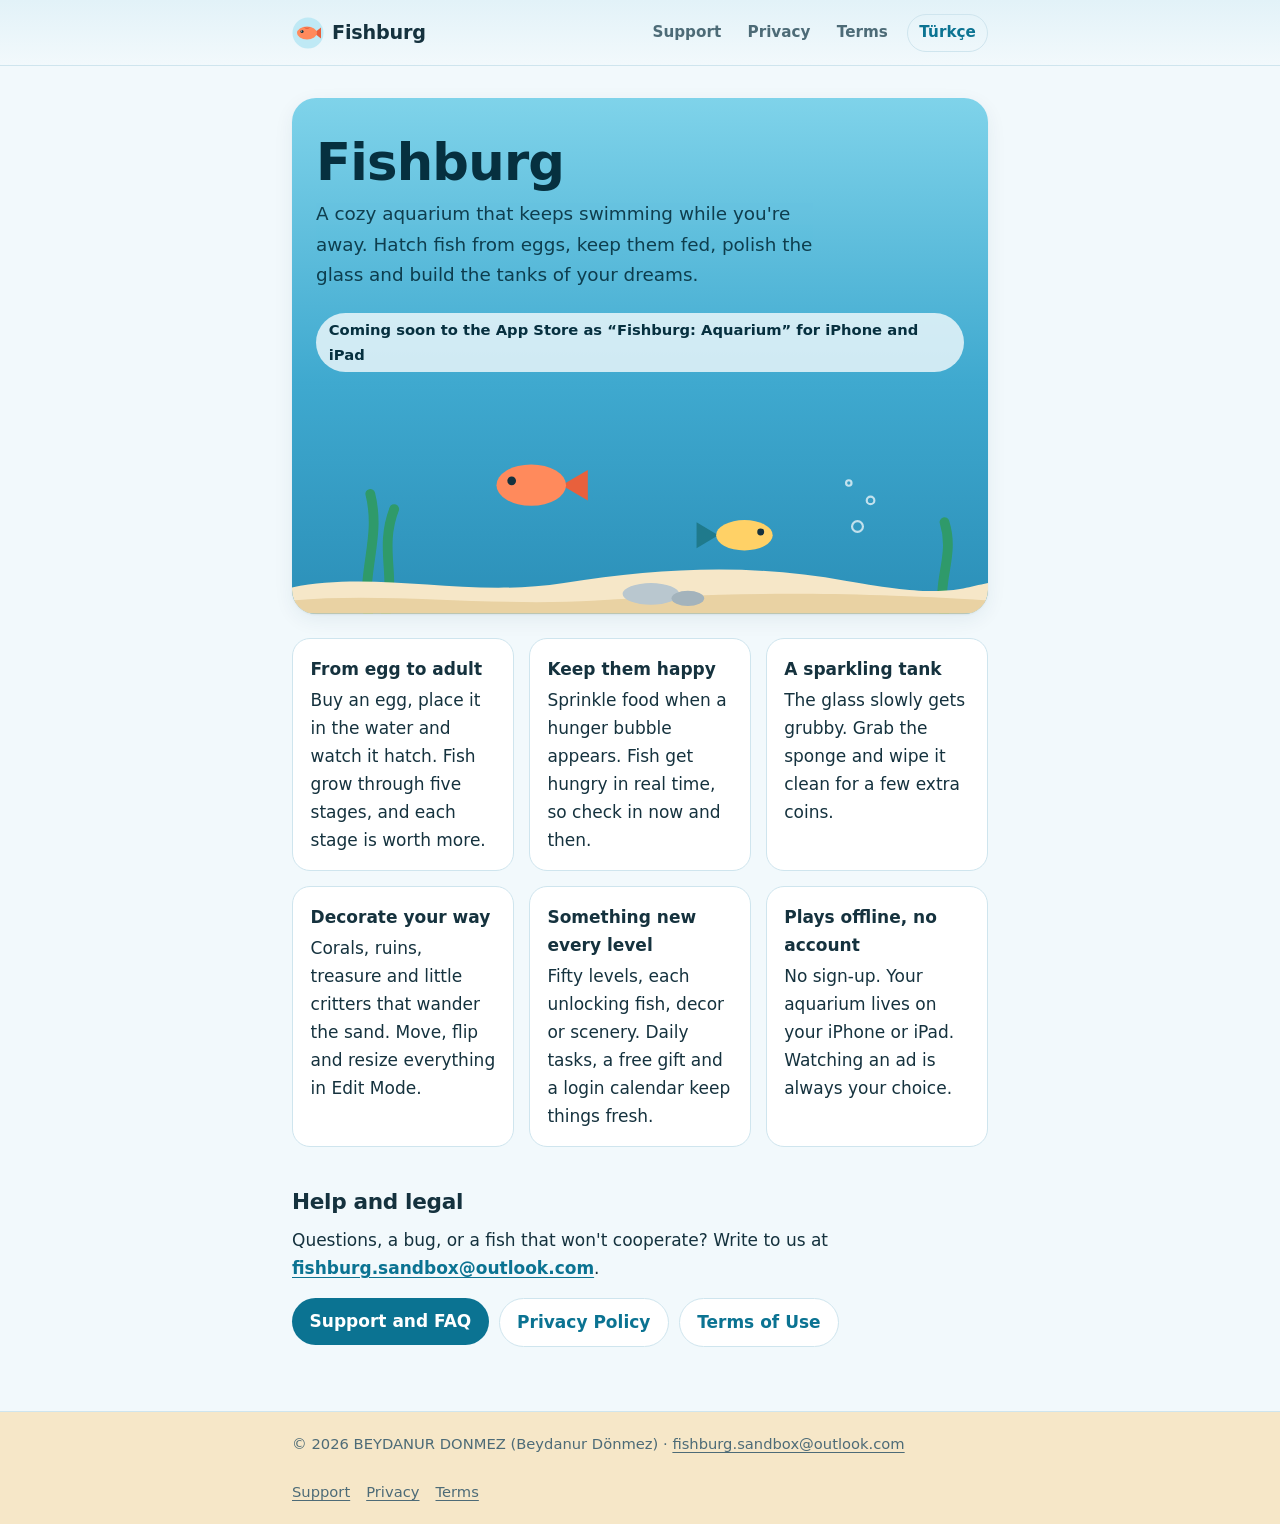
==== index.html @ 41677f32 "Fishburg: Aquarium legal and support site (EN + TR)" ====
<!doctype html>
<html lang="en">
<head>
<meta charset="utf-8">
<meta name="viewport" content="width=device-width, initial-scale=1">
<meta http-equiv="Content-Security-Policy" content="default-src 'none'; style-src 'self'; img-src 'self' data:; base-uri 'none'; form-action 'none'">
<meta name="referrer" content="no-referrer">
<meta name="color-scheme" content="light dark">
<title>Fishburg: Aquarium · a cozy aquarium game for iPhone and iPad</title>
<meta name="description" content="Fishburg: Aquarium on the App Store. A cozy, offline aquarium game for iPhone and iPad: hatch fish from eggs, keep them fed, wipe the glass, decorate your tanks.">
<link rel="canonical" href="https://beydadonmezz.github.io/fishburg-site/">
<link rel="alternate" hreflang="en" href="https://beydadonmezz.github.io/fishburg-site/">
<link rel="alternate" hreflang="tr" href="https://beydadonmezz.github.io/fishburg-site/tr/">
<link rel="alternate" hreflang="x-default" href="https://beydadonmezz.github.io/fishburg-site/">
<link rel="icon" href="data:image/svg+xml,%3Csvg%20xmlns%3D%22http%3A%2F%2Fwww.w3.org%2F2000%2Fsvg%22%20viewBox%3D%220%200%2064%2064%22%3E%3Ccircle%20cx%3D%2232%22%20cy%3D%2232%22%20r%3D%2231%22%20fill%3D%22%23bfe9f5%22%2F%3E%3Cpath%20d%3D%22M44%2032%2058%2021v22z%22%20fill%3D%22%23e8603c%22%2F%3E%3Cellipse%20cx%3D%2230%22%20cy%3D%2232%22%20rx%3D%2220%22%20ry%3D%2213%22%20fill%3D%22%23ff8a5c%22%2F%3E%3Ccircle%20cx%3D%2220%22%20cy%3D%2229%22%20r%3D%223.2%22%20fill%3D%22%2315323e%22%2F%3E%3C%2Fsvg%3E">
<link rel="stylesheet" href="./assets/site.css">
</head>
<body>
<a class="skip" href="#main">Skip to content</a>
<header class="site-header">
  <div class="wrap">
    <a class="brand" href="./" aria-current="page" aria-label="Fishburg home"><svg viewBox="0 0 64 64" aria-hidden="true" focusable="false"><circle cx="32" cy="32" r="31" fill="#bfe9f5"/><path d="M44 32 58 21v22z" fill="#e8603c"/><ellipse cx="30" cy="32" rx="20" ry="13" fill="#ff8a5c"/><path d="M24 20c4 2 8 2 12 0-2 5-10 5-12 0z" fill="#e8603c"/><circle cx="20" cy="29" r="3.2" fill="#15323e"/><circle cx="19" cy="28" r="1" fill="#fff"/></svg><span>Fishburg</span></a>
    <nav class="site-nav" aria-label="Main">
      <a href="./support/">Support</a>
      <a href="./privacy/">Privacy</a>
      <a href="./terms/">Terms</a>
      <a class="lang" href="./tr/" hreflang="tr" lang="tr" title="Bu sayfanın Türkçesi">Türkçe</a>
    </nav>
  </div>
</header>
<main id="main" class="wrap">
<section class="hero" aria-labelledby="hero-title">
  <h1 id="hero-title">Fishburg</h1>
  <p class="lead">A cozy aquarium that keeps swimming while you're away. Hatch fish from eggs, keep them fed, polish the glass and build the tanks of your dreams.</p>
  <span class="badge">Coming soon to the App Store as “Fishburg: Aquarium” for iPhone and iPad</span>
  <svg class="scene" viewBox="0 0 640 200" preserveAspectRatio="xMidYMax slice" aria-hidden="true" focusable="false">
    <g class="bubble" fill="none" stroke="#ffffff" stroke-opacity=".7" stroke-width="2">
      <circle cx="520" cy="120" r="5"/><circle cx="532" cy="96" r="3.5"/><circle cx="512" cy="80" r="2.5"/>
    </g>
    <g class="fish-a">
      <path d="M248 82 272 68v28z" fill="#e8603c"/>
      <ellipse cx="220" cy="82" rx="32" ry="19" fill="#ff8a5c"/>
      <circle cx="202" cy="78" r="4" fill="#15323e"/>
    </g>
    <g class="fish-b">
      <path d="M392 128 372 116v24z" fill="#1f7a8c"/>
      <ellipse cx="416" cy="128" rx="26" ry="14" fill="#ffd166"/>
      <circle cx="431" cy="125" r="3.2" fill="#15323e"/>
    </g>
    <path d="M70 200c-6-40 12-70 2-110M86 200c10-34-6-60 8-96M600 200c-8-30 10-52 0-84" fill="none" stroke="#2f9a6a" stroke-width="9" stroke-linecap="round"/>
    <path d="M0 176c80-16 160 10 250-4s170-18 260-2 100 8 130 2V200H0z" fill="#f6e7c8"/>
    <path d="M0 188c90-8 180 6 280 0s200-10 360 0V200H0z" fill="#e9d2a3"/>
    <ellipse cx="330" cy="182" rx="26" ry="10" fill="#b9c7cf"/>
    <ellipse cx="364" cy="186" rx="15" ry="7" fill="#a3b3bc"/>
  </svg>
</section>

<ul class="features">
  <li><strong>From egg to adult</strong>Buy an egg, place it in the water and watch it hatch. Fish grow through five stages, and each stage is worth more.</li>
  <li><strong>Keep them happy</strong>Sprinkle food when a hunger bubble appears. Fish get hungry in real time, so check in now and then.</li>
  <li><strong>A sparkling tank</strong>The glass slowly gets grubby. Grab the sponge and wipe it clean for a few extra coins.</li>
  <li><strong>Decorate your way</strong>Corals, ruins, treasure and little critters that wander the sand. Move, flip and resize everything in Edit Mode.</li>
  <li><strong>Something new every level</strong>Fifty levels, each unlocking fish, decor or scenery. Daily tasks, a free gift and a login calendar keep things fresh.</li>
  <li><strong>Plays offline, no account</strong>No sign-up. Your aquarium lives on your iPhone or iPad. Watching an ad is always your choice.</li>
</ul>

<h2>Help and legal</h2>
<p>Questions, a bug, or a fish that won't cooperate? Write to us at <a class="email" href="mailto:fishburg.sandbox@outlook.com">fishburg.sandbox@outlook.com</a>.</p>
<ul class="links">
  <li><a class="button" href="./support/">Support and FAQ</a></li>
  <li><a class="button secondary" href="./privacy/">Privacy Policy</a></li>
  <li><a class="button secondary" href="./terms/">Terms of Use</a></li>
</ul>
</main>
<footer class="site-footer">
  <div class="wrap">
    <p>© 2026 BEYDANUR DONMEZ (Beydanur Dönmez) · <a href="mailto:fishburg.sandbox@outlook.com">fishburg.sandbox@outlook.com</a></p>
    <nav aria-label="Legal and support">
      <a href="./support/">Support</a>
      <a href="./privacy/">Privacy</a>
      <a href="./terms/">Terms</a>
    </nav>
  </div>
</footer>
</body>
</html>
---- assets/site.css ----
/* Fishburg site: one shared stylesheet. No web fonts, no external requests. */

:root {
  color-scheme: light dark;
  --bg: #f2f9fc;
  --bg-deep: #e2f2f8;
  --surface: #ffffff;
  --surface-2: #eaf6fa;
  --text: #15323e;
  --muted: #4d6b77;
  --border: #cfe5ee;
  --primary: #0b7392;
  --primary-strong: #075a73;
  --accent: #e8603c;
  --sand: #f6e7c8;
  --sand-deep: #e9d2a3;
  --kelp: #2f9a6a;
  --focus: #f59e0b;
  --shadow: 0 1px 2px rgb(16 60 80 / 0.06), 0 6px 20px rgb(16 60 80 / 0.07);
  --radius: 18px;
  --radius-sm: 10px;
  --wrap: 46rem;
  --font: system-ui, -apple-system, BlinkMacSystemFont, "Segoe UI", Roboto, "Helvetica Neue", Arial,
    "Noto Sans", sans-serif, "Apple Color Emoji", "Segoe UI Emoji";
}

@media (prefers-color-scheme: dark) {
  :root {
    --bg: #081a22;
    --bg-deep: #0c2530;
    --surface: #0f2a36;
    --surface-2: #133443;
    --text: #e2f1f6;
    --muted: #a3c0cb;
    --border: #1f4656;
    --primary: #5ec8e5;
    --primary-strong: #8fdcf0;
    --accent: #ff9a7a;
    --sand: #3a3325;
    --sand-deep: #4a4130;
    --kelp: #56c28f;
    --shadow: 0 1px 2px rgb(0 0 0 / 0.3), 0 8px 24px rgb(0 0 0 / 0.25);
  }
}

*,
*::before,
*::after {
  box-sizing: border-box;
}

html {
  -webkit-text-size-adjust: 100%;
  text-size-adjust: 100%;
}

body {
  margin: 0;
  min-height: 100vh;
  display: flex;
  flex-direction: column;
  background: var(--bg);
  color: var(--text);
  font-family: var(--font);
  font-size: 1.0625rem;
  line-height: 1.65;
  overflow-wrap: break-word;
}

.wrap {
  width: 100%;
  max-width: var(--wrap);
  margin-inline: auto;
  padding-inline: 1.25rem;
}

a {
  color: var(--primary);
  text-underline-offset: 0.18em;
  text-decoration-thickness: 0.08em;
}

a:hover {
  color: var(--primary-strong);
}

:focus-visible {
  outline: 3px solid var(--focus);
  outline-offset: 2px;
  border-radius: 4px;
}

.skip {
  position: absolute;
  left: -999px;
  top: 0.5rem;
  z-index: 10;
  padding: 0.5rem 0.9rem;
  background: var(--surface);
  color: var(--text);
  border-radius: var(--radius-sm);
  box-shadow: var(--shadow);
}

.skip:focus {
  left: 0.75rem;
}

/* Header */

.site-header {
  background: linear-gradient(180deg, var(--bg-deep), var(--bg));
  border-bottom: 1px solid var(--border);
}

.site-header .wrap {
  display: flex;
  flex-wrap: wrap;
  align-items: center;
  justify-content: space-between;
  gap: 0.5rem 1rem;
  padding-block: 0.85rem;
}

.brand {
  display: inline-flex;
  align-items: center;
  gap: 0.5rem;
  font-weight: 750;
  font-size: 1.2rem;
  color: var(--text);
  text-decoration: none;
  letter-spacing: -0.01em;
}

.brand svg {
  width: 2rem;
  height: 2rem;
  flex: none;
}

.site-nav {
  display: flex;
  flex-wrap: wrap;
  align-items: center;
  gap: 0.25rem;
}

.site-nav a {
  padding: 0.35rem 0.7rem;
  border-radius: 999px;
  color: var(--muted);
  text-decoration: none;
  font-size: 0.95rem;
  font-weight: 550;
}

.site-nav a:hover {
  color: var(--text);
  background: var(--surface-2);
}

.site-nav a[aria-current="page"] {
  color: var(--text);
  background: var(--surface);
  box-shadow: var(--shadow);
}

.site-nav .lang {
  margin-left: 0.25rem;
  border: 1px solid var(--border);
  color: var(--primary);
}

/* Main content */

main {
  flex: 1;
  padding-block: 2rem 3rem;
}

h1,
h2,
h3 {
  line-height: 1.25;
  letter-spacing: -0.015em;
}

h1 {
  font-size: clamp(1.8rem, 1.3rem + 2.2vw, 2.5rem);
  margin: 0 0 0.4rem;
}

h2 {
  font-size: 1.35rem;
  margin: 2.4rem 0 0.6rem;
  padding-top: 0.2rem;
}

h3 {
  font-size: 1.08rem;
  margin: 1.6rem 0 0.4rem;
}

p,
ul,
ol {
  margin: 0 0 1rem;
}

li + li {
  margin-top: 0.3rem;
}

.meta {
  color: var(--muted);
  font-size: 0.95rem;
  margin-bottom: 1.5rem;
}

.lead {
  font-size: 1.15rem;
  color: var(--muted);
}

.card {
  background: var(--surface);
  border: 1px solid var(--border);
  border-radius: var(--radius);
  padding: 1.1rem 1.25rem;
  box-shadow: var(--shadow);
  margin: 1.25rem 0;
}

.card > :last-child {
  margin-bottom: 0;
}

.card h2:first-child,
.card h3:first-child {
  margin-top: 0;
}

.summary {
  border-left: 5px solid var(--kelp);
}

.toc ol {
  columns: 2 14rem;
  column-gap: 2rem;
  padding-left: 1.2rem;
  margin: 0;
}

.toc li {
  break-inside: avoid;
}

.table-scroll {
  overflow-x: auto;
  margin: 1rem 0 1.25rem;
  border: 1px solid var(--border);
  border-radius: var(--radius-sm);
}

table {
  width: 100%;
  min-width: 36rem;
  border-collapse: collapse;
  font-size: 0.95rem;
  background: var(--surface);
}

th,
td {
  text-align: left;
  vertical-align: top;
  padding: 0.6rem 0.75rem;
  border-bottom: 1px solid var(--border);
}

th {
  background: var(--surface-2);
  font-weight: 650;
}

tr:last-child td {
  border-bottom: 0;
}

.path {
  font-weight: 600;
}

.email {
  font-weight: 650;
}

/* FAQ */

details {
  background: var(--surface);
  border: 1px solid var(--border);
  border-radius: var(--radius-sm);
  margin: 0.6rem 0;
  padding: 0 1rem 0 1.75rem;
}

details[open] {
  box-shadow: var(--shadow);
}

summary {
  cursor: pointer;
  font-weight: 650;
  padding: 0.8rem 0;
  list-style-position: outside;
}

details > :not(summary) {
  margin-top: 0;
}

details > :last-child {
  padding-bottom: 0.9rem;
  margin-bottom: 0;
}

/* Home page */

.hero {
  position: relative;
  overflow: hidden;
  border-radius: calc(var(--radius) + 6px);
  padding: 2rem 1.5rem 0;
  background: linear-gradient(180deg, #7fd3ea 0%, #3fa9cf 55%, #2b8fb8 100%);
  color: #06303f;
  box-shadow: var(--shadow);
}

@media (prefers-color-scheme: dark) {
  .hero {
    background: linear-gradient(180deg, #1b6f8c 0%, #11506a 60%, #0c3d52 100%);
    color: #e9f8fc;
  }
}

.hero h1 {
  font-size: clamp(2.2rem, 1.6rem + 3vw, 3.2rem);
  margin-bottom: 0.3rem;
}

.hero .lead {
  color: inherit;
  opacity: 0.9;
  max-width: 32rem;
}

.hero .badge {
  display: inline-block;
  margin: 0.4rem 0 1rem;
  padding: 0.35rem 0.8rem;
  border-radius: 999px;
  background: rgb(255 255 255 / 0.75);
  color: #06303f;
  font-weight: 650;
  font-size: 0.92rem;
}

.hero svg.scene {
  display: block;
  width: calc(100% + 3rem);
  height: auto;
  margin: 0.5rem -1.5rem 0;
}

.features {
  display: grid;
  grid-template-columns: repeat(auto-fit, minmax(13rem, 1fr));
  gap: 0.9rem;
  padding: 0;
  list-style: none;
  margin: 1.5rem 0;
}

.features li {
  margin: 0;
  background: var(--surface);
  border: 1px solid var(--border);
  border-radius: var(--radius);
  padding: 1rem 1.1rem;
}

.features strong {
  display: block;
  margin-bottom: 0.2rem;
}

.links {
  display: flex;
  flex-wrap: wrap;
  gap: 0.6rem;
  padding: 0;
  list-style: none;
}

.links li {
  margin: 0;
}

.button {
  display: inline-block;
  padding: 0.6rem 1.1rem;
  border-radius: 999px;
  background: var(--primary);
  color: #fff;
  font-weight: 650;
  text-decoration: none;
}

.button:hover {
  background: var(--primary-strong);
  color: #fff;
}

@media (prefers-color-scheme: dark) {
  .button,
  .button:hover {
    color: #04222c;
  }
}

.button.secondary {
  background: var(--surface);
  color: var(--primary);
  border: 1px solid var(--border);
}

/* Footer */

.site-footer {
  border-top: 1px solid var(--border);
  background: var(--sand);
  color: var(--muted);
  font-size: 0.92rem;
}

.site-footer .wrap {
  display: flex;
  flex-wrap: wrap;
  justify-content: space-between;
  gap: 0.5rem 1.25rem;
  padding-block: 1.25rem;
}

.site-footer nav {
  display: flex;
  flex-wrap: wrap;
  gap: 0.25rem 1rem;
}

.site-footer a {
  color: inherit;
}

@media (max-width: 30rem) {
  body {
    font-size: 1rem;
  }

  .site-header .wrap {
    justify-content: center;
  }

  .hero {
    padding-inline: 1.1rem;
  }

  .hero svg.scene {
    width: calc(100% + 2.2rem);
    margin-inline: -1.1rem;
  }
}

@media (prefers-reduced-motion: no-preference) {
  .hero .fish-a {
    animation: swim 9s ease-in-out infinite alternate;
  }

  .hero .fish-b {
    animation: swim 12s ease-in-out infinite alternate-reverse;
  }

  .hero .bubble {
    animation: rise 6s linear infinite;
  }
}

@keyframes swim {
  from {
    transform: translateX(-12px);
  }
  to {
    transform: translateX(14px);
  }
}

@keyframes rise {
  from {
    transform: translateY(0);
    opacity: 0.9;
  }
  to {
    transform: translateY(-60px);
    opacity: 0;
  }
}

@media print {
  .site-header nav,
  .skip,
  .hero svg.scene {
    display: none;
  }

  body {
    background: #fff;
    color: #000;
  }
}
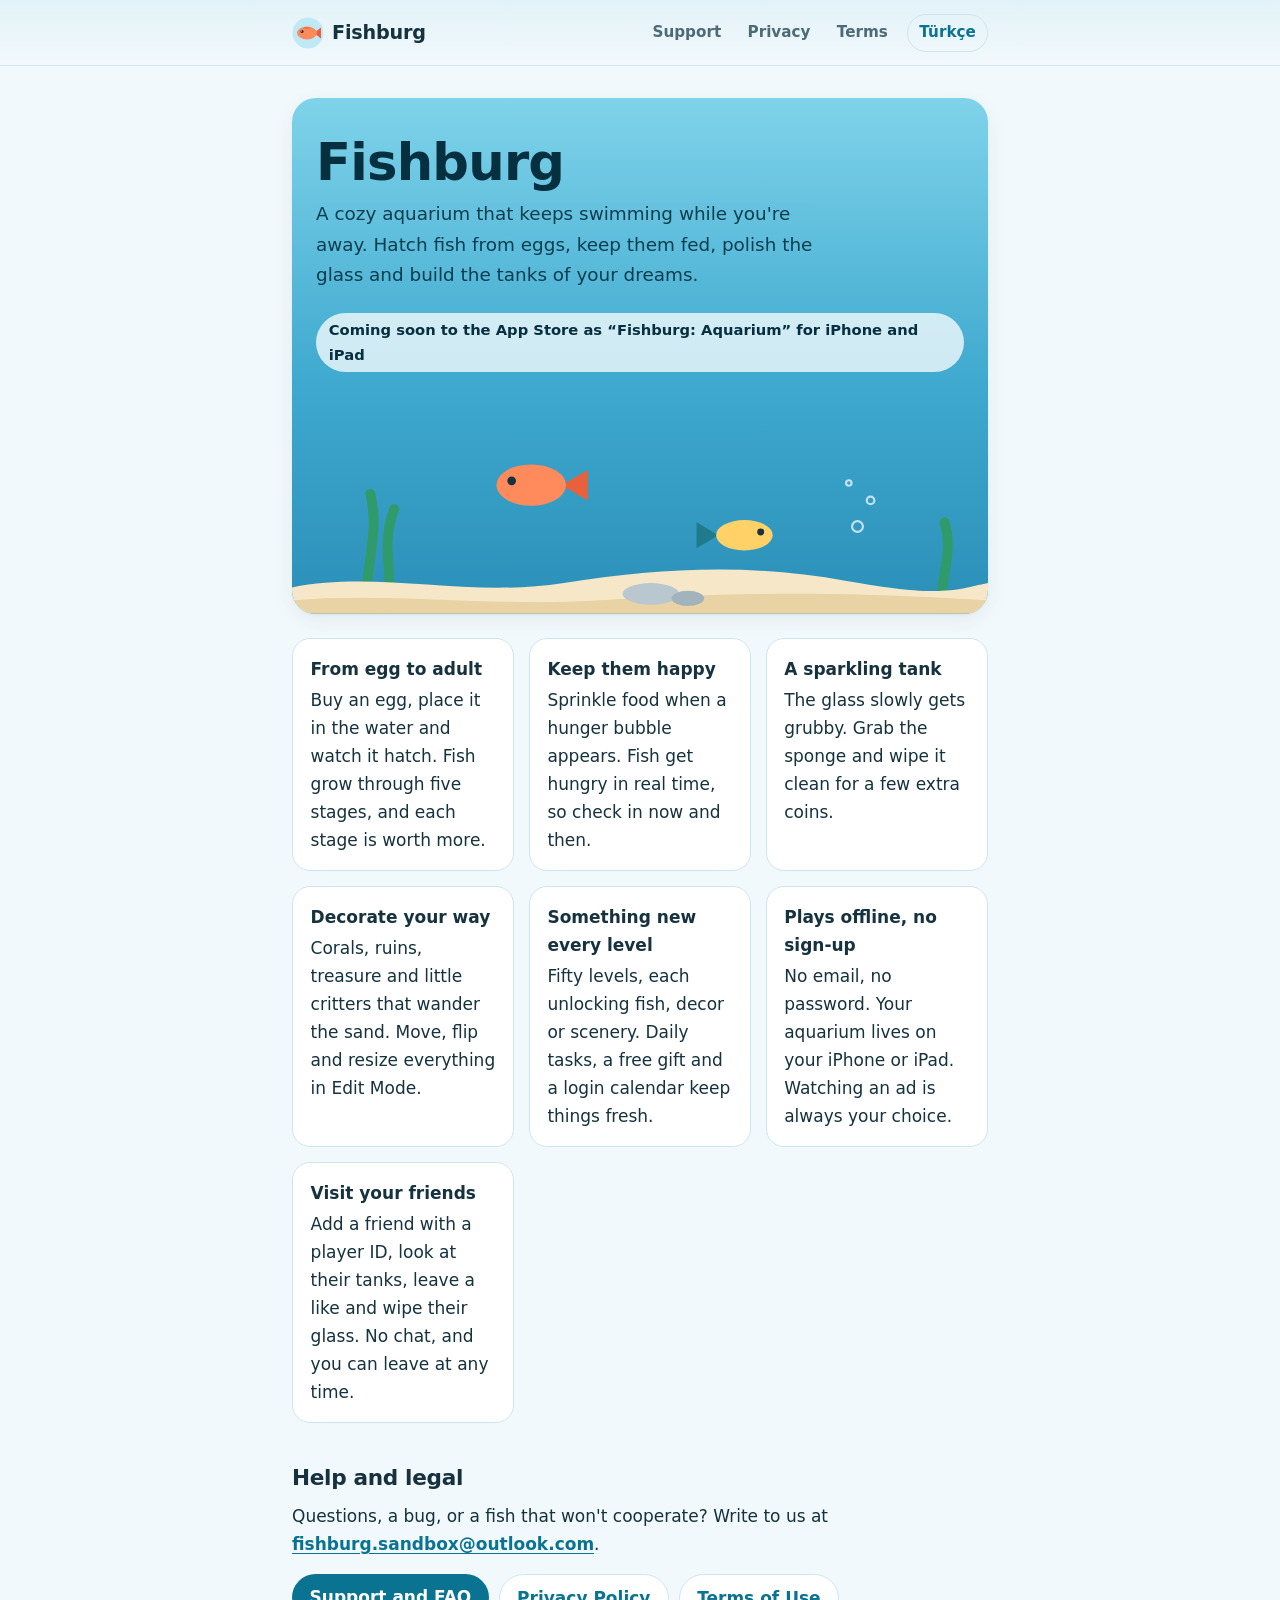
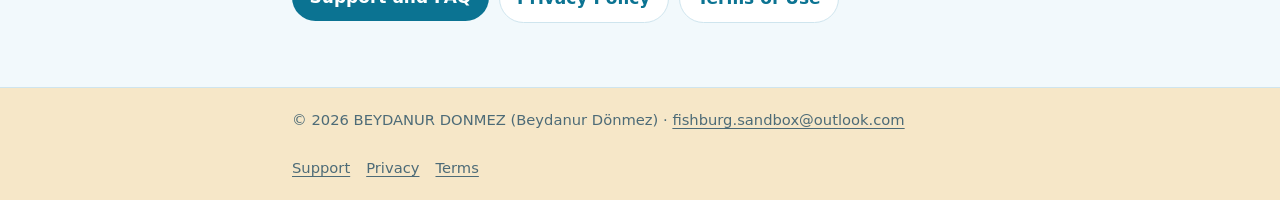
==== commit 4d566a4f: "site: friends feature in privacy, terms, support and home, en + tr (effective 13 October 2026) Anony" ====
--- a/index.html
+++ b/index.html
@@ -61,7 +61,8 @@
   <li><strong>A sparkling tank</strong>The glass slowly gets grubby. Grab the sponge and wipe it clean for a few extra coins.</li>
   <li><strong>Decorate your way</strong>Corals, ruins, treasure and little critters that wander the sand. Move, flip and resize everything in Edit Mode.</li>
   <li><strong>Something new every level</strong>Fifty levels, each unlocking fish, decor or scenery. Daily tasks, a free gift and a login calendar keep things fresh.</li>
-  <li><strong>Plays offline, no account</strong>No sign-up. Your aquarium lives on your iPhone or iPad. Watching an ad is always your choice.</li>
+  <li><strong>Plays offline, no sign-up</strong>No email, no password. Your aquarium lives on your iPhone or iPad. Watching an ad is always your choice.</li>
+  <li><strong>Visit your friends</strong>Add a friend with a player ID, look at their tanks, leave a like and wipe their glass. No chat, and you can leave at any time.</li>
 </ul>
 
 <h2>Help and legal</h2>
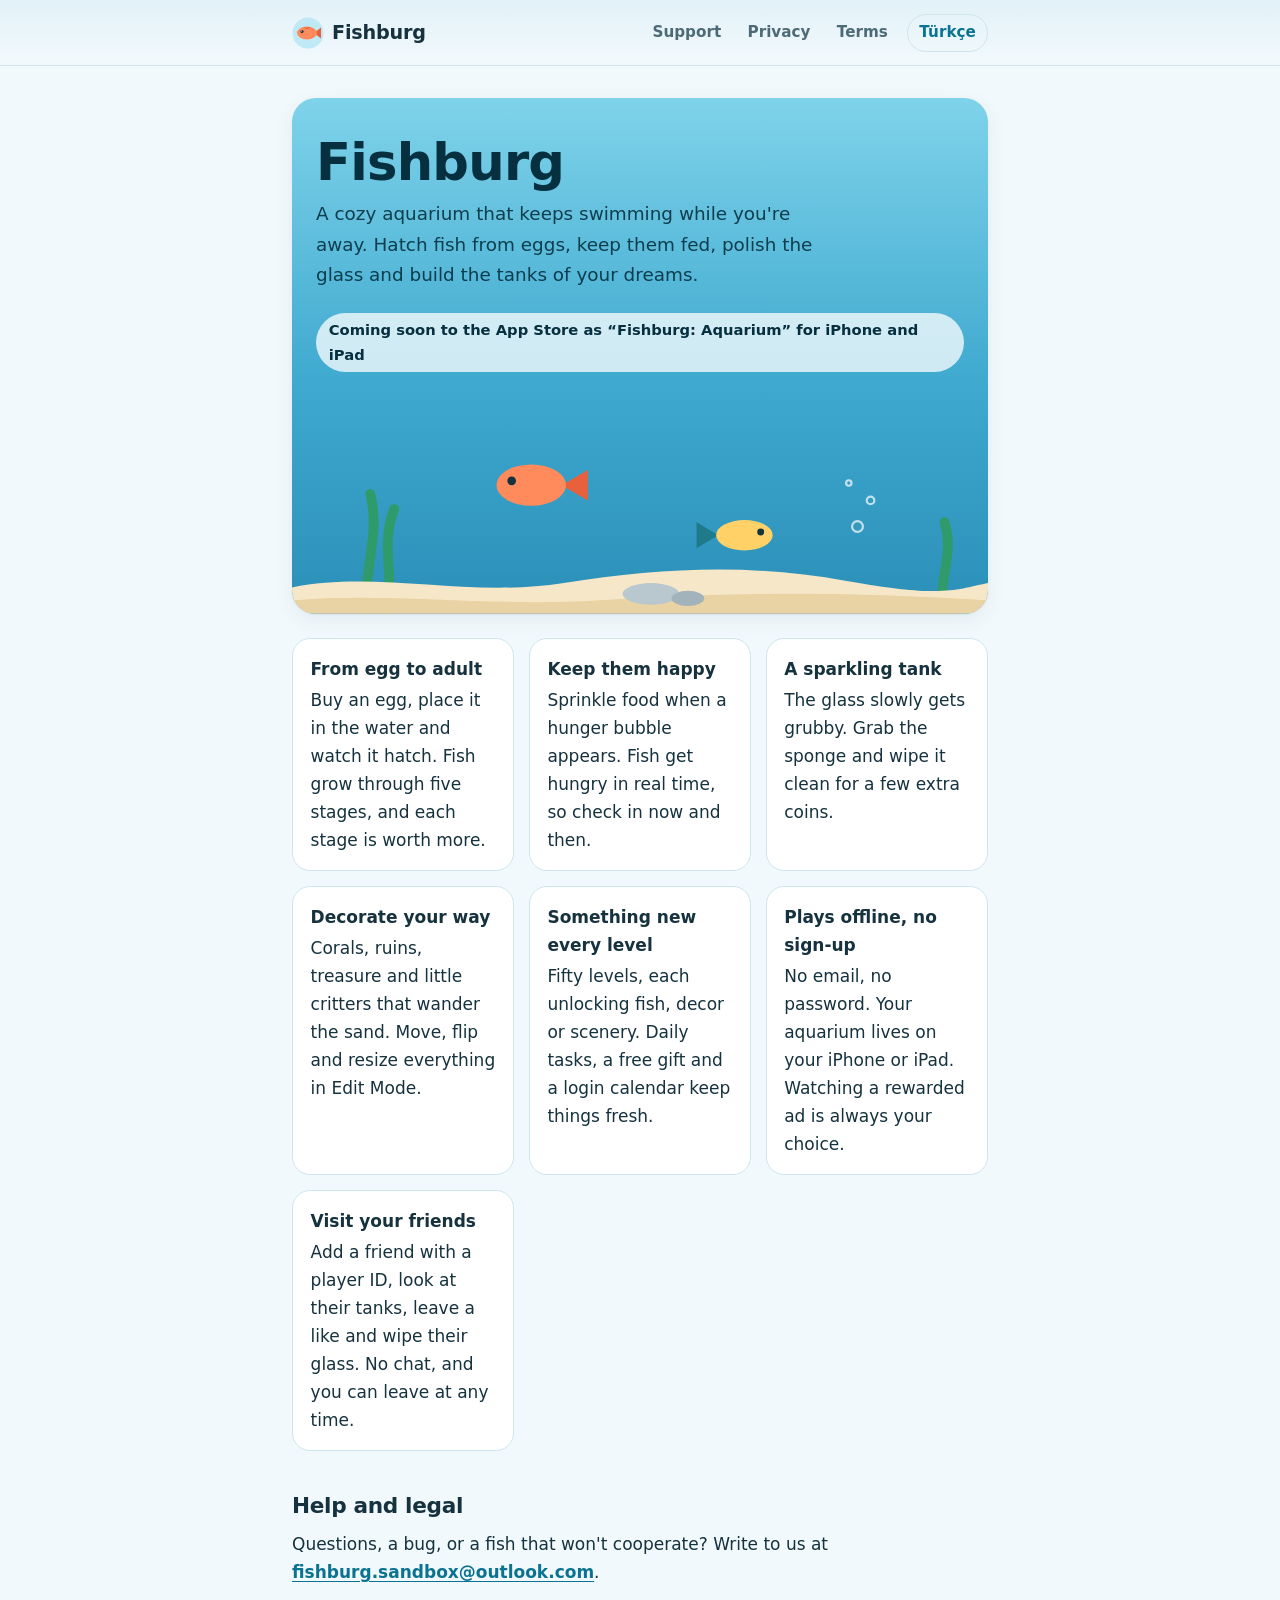
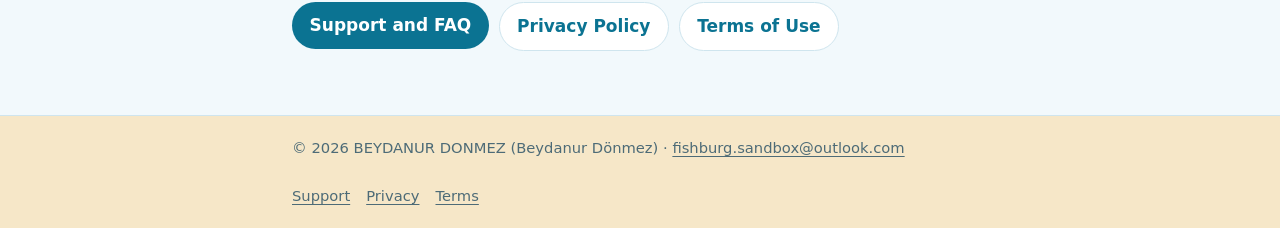
==== commit 7782c199: "site: ads personalised only with consent (ATT Allow and, in the EEA/UK/CH, the consent form), non-pe" ====
--- a/index.html
+++ b/index.html
@@ -61,7 +61,7 @@
   <li><strong>A sparkling tank</strong>The glass slowly gets grubby. Grab the sponge and wipe it clean for a few extra coins.</li>
   <li><strong>Decorate your way</strong>Corals, ruins, treasure and little critters that wander the sand. Move, flip and resize everything in Edit Mode.</li>
   <li><strong>Something new every level</strong>Fifty levels, each unlocking fish, decor or scenery. Daily tasks, a free gift and a login calendar keep things fresh.</li>
-  <li><strong>Plays offline, no sign-up</strong>No email, no password. Your aquarium lives on your iPhone or iPad. Watching an ad is always your choice.</li>
+  <li><strong>Plays offline, no sign-up</strong>No email, no password. Your aquarium lives on your iPhone or iPad. Watching a rewarded ad is always your choice.</li>
   <li><strong>Visit your friends</strong>Add a friend with a player ID, look at their tanks, leave a like and wipe their glass. No chat, and you can leave at any time.</li>
 </ul>
 
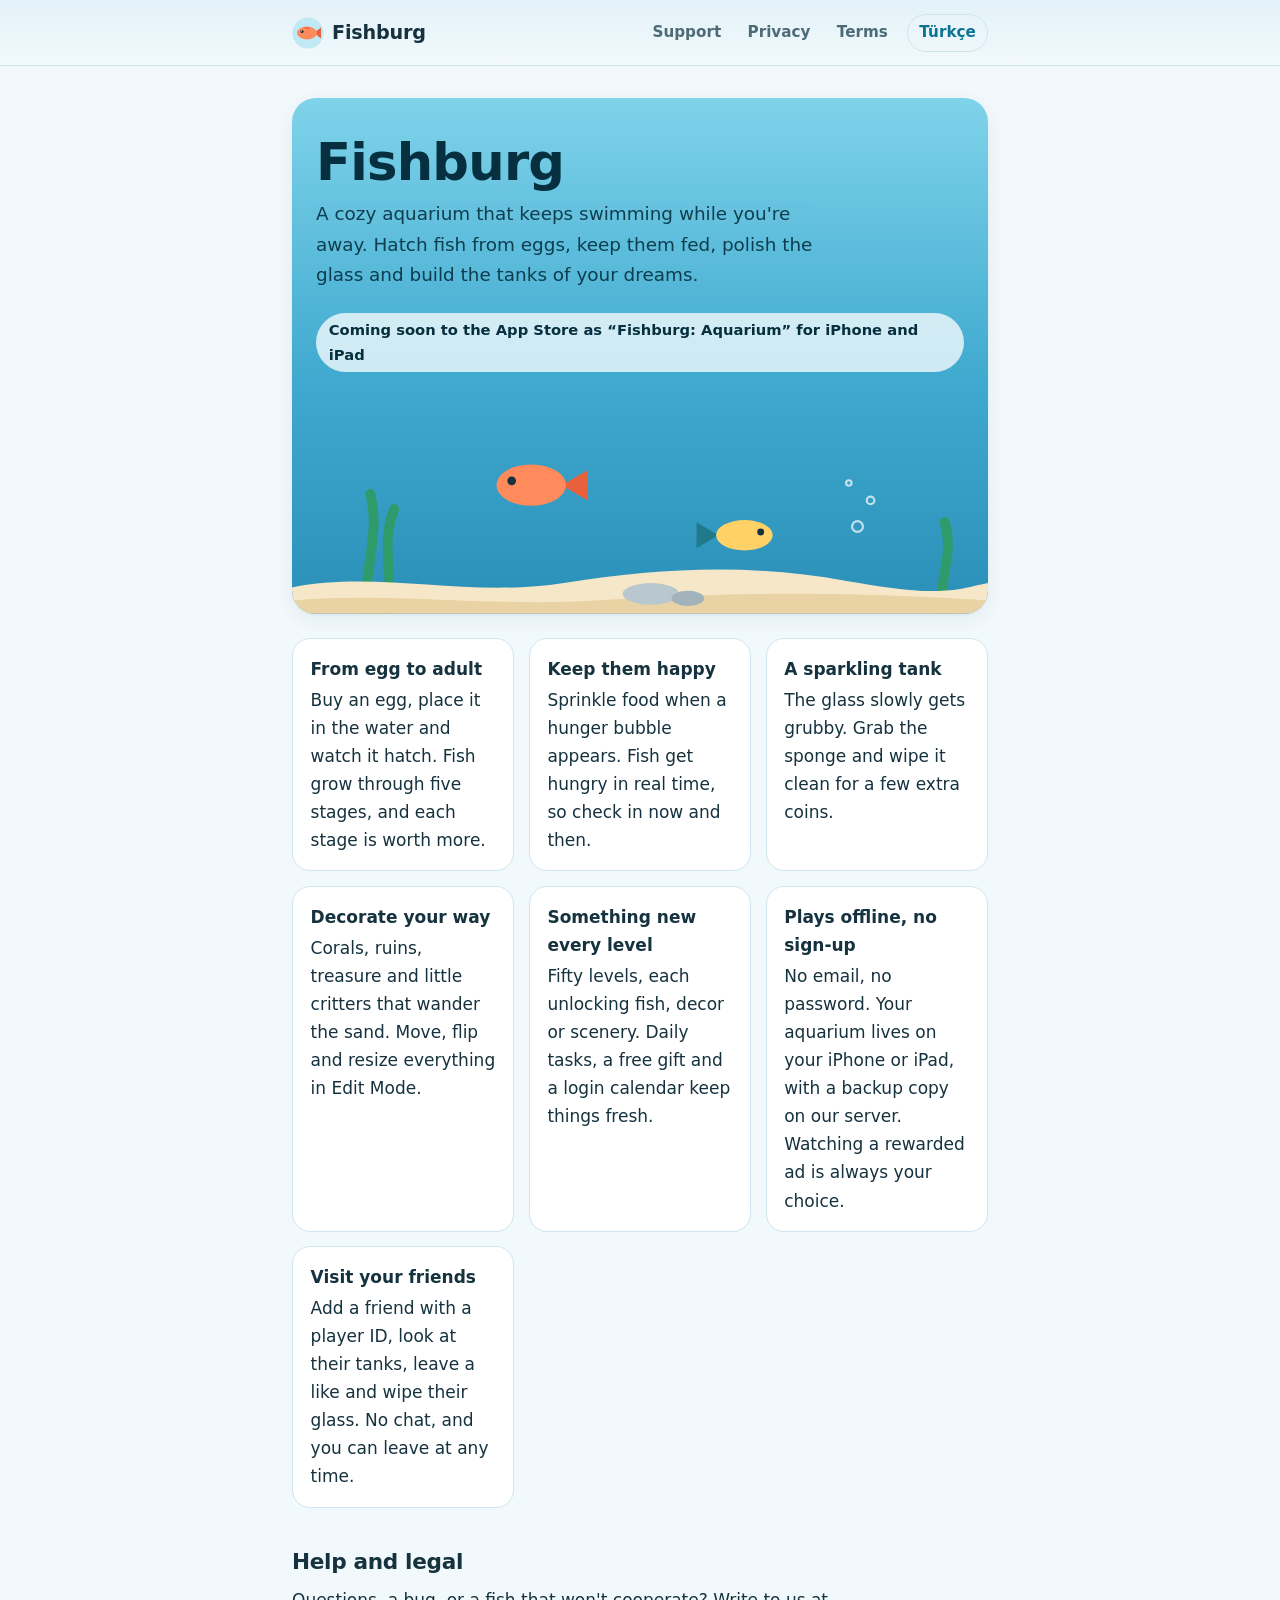
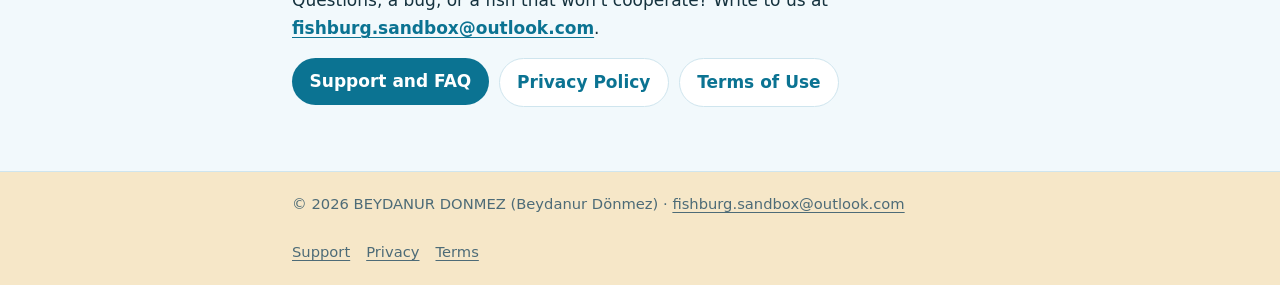
==== commit ee59ffa4: "site: backup copy of the game on our server (cloud save) and the recovery sign-in, Purchase History;" ====
--- a/index.html
+++ b/index.html
@@ -61,7 +61,7 @@
   <li><strong>A sparkling tank</strong>The glass slowly gets grubby. Grab the sponge and wipe it clean for a few extra coins.</li>
   <li><strong>Decorate your way</strong>Corals, ruins, treasure and little critters that wander the sand. Move, flip and resize everything in Edit Mode.</li>
   <li><strong>Something new every level</strong>Fifty levels, each unlocking fish, decor or scenery. Daily tasks, a free gift and a login calendar keep things fresh.</li>
-  <li><strong>Plays offline, no sign-up</strong>No email, no password. Your aquarium lives on your iPhone or iPad. Watching a rewarded ad is always your choice.</li>
+  <li><strong>Plays offline, no sign-up</strong>No email, no password. Your aquarium lives on your iPhone or iPad, with a backup copy on our server. Watching a rewarded ad is always your choice.</li>
   <li><strong>Visit your friends</strong>Add a friend with a player ID, look at their tanks, leave a like and wipe their glass. No chat, and you can leave at any time.</li>
 </ul>
 
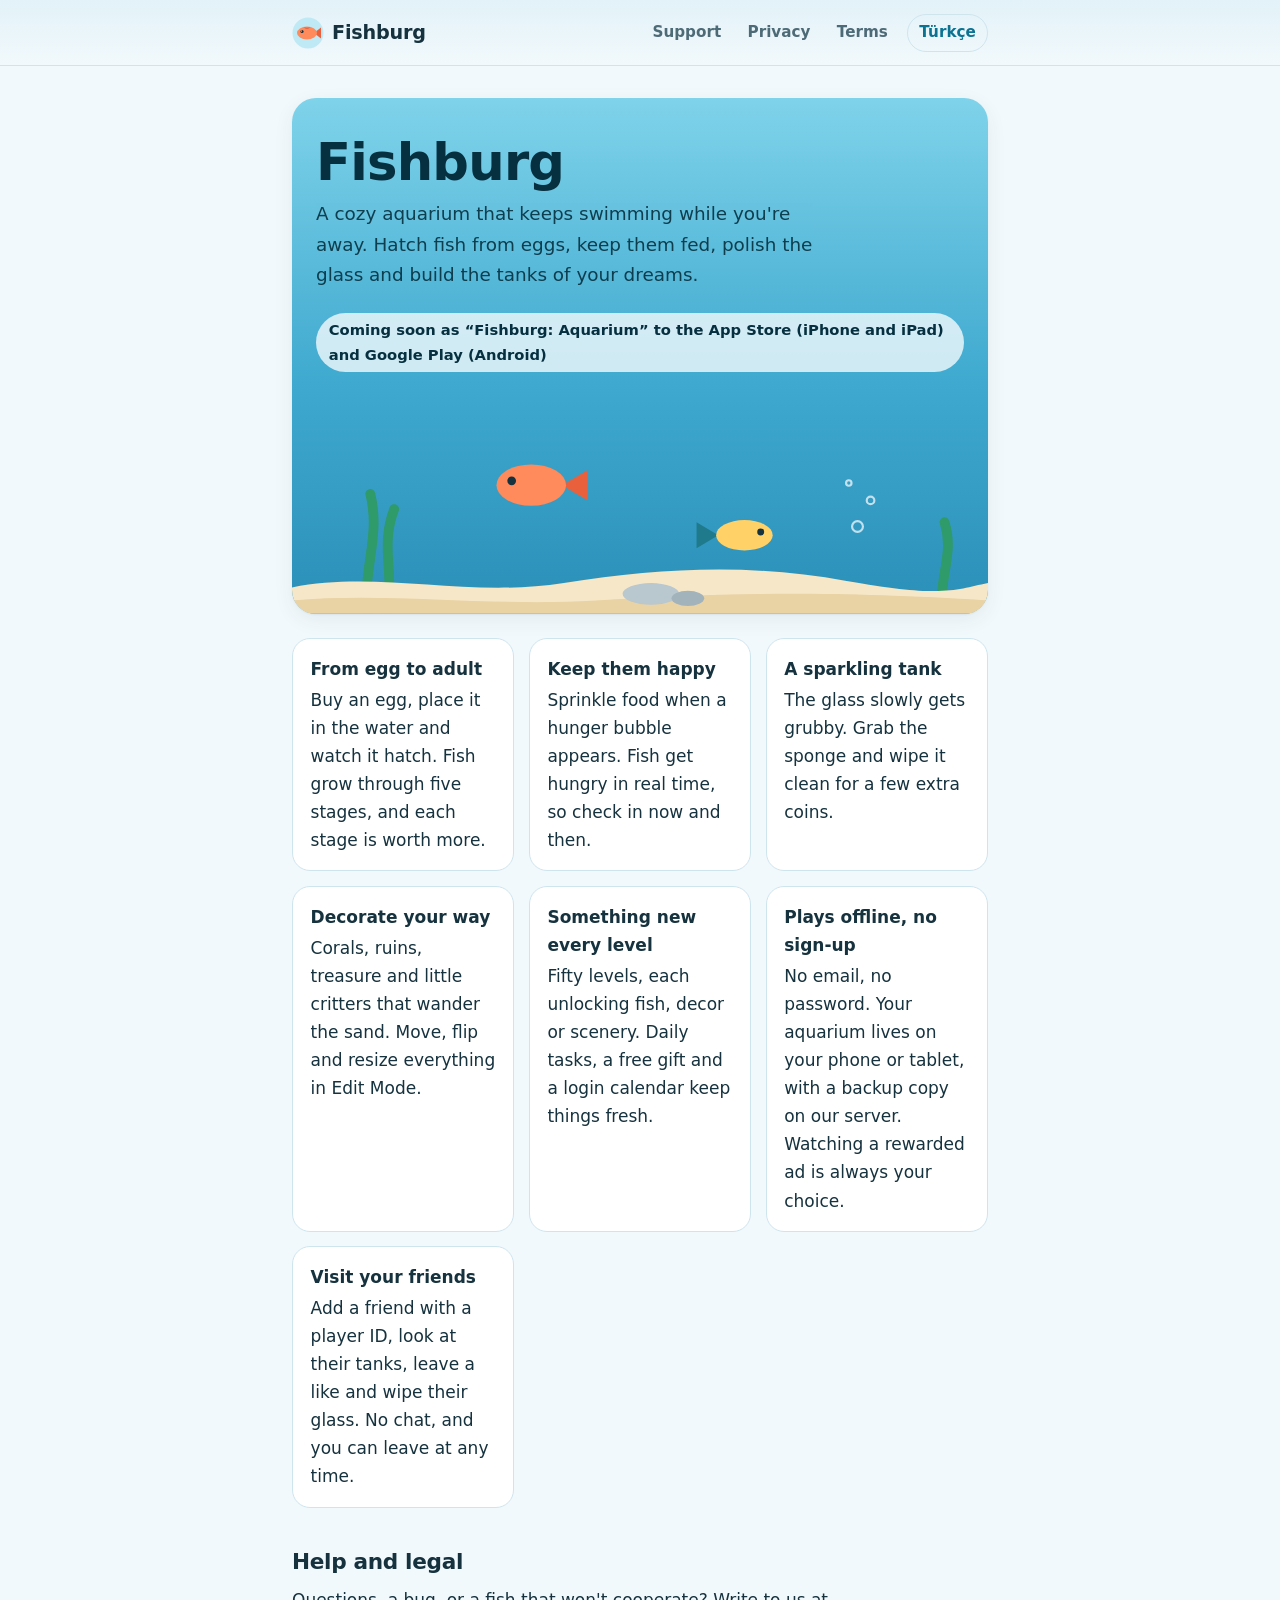
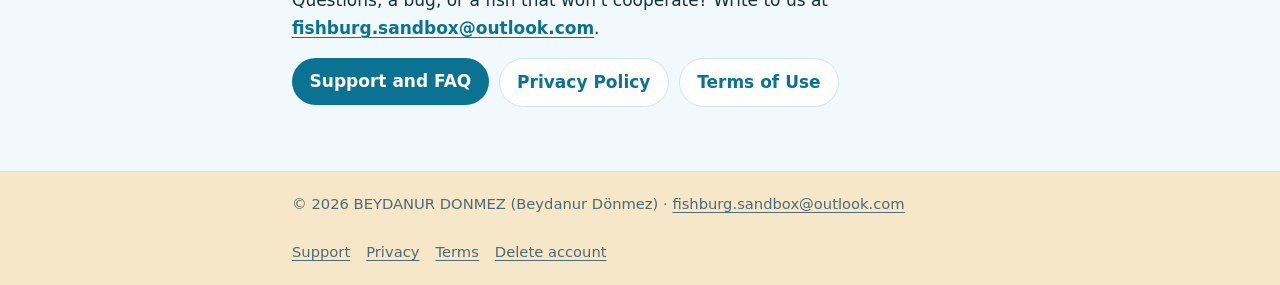
==== commit 4eb2338e: "site: Android version (Firebase Cloud Messaging, ads without ATT, Google Play Billing, Android backu" ====
--- a/index.html
+++ b/index.html
@@ -6,8 +6,8 @@
 <meta http-equiv="Content-Security-Policy" content="default-src 'none'; style-src 'self'; img-src 'self' data:; base-uri 'none'; form-action 'none'">
 <meta name="referrer" content="no-referrer">
 <meta name="color-scheme" content="light dark">
-<title>Fishburg: Aquarium · a cozy aquarium game for iPhone and iPad</title>
-<meta name="description" content="Fishburg: Aquarium on the App Store. A cozy, offline aquarium game for iPhone and iPad: hatch fish from eggs, keep them fed, wipe the glass, decorate your tanks.">
+<title>Fishburg: Aquarium · a cozy aquarium game for iPhone, iPad and Android</title>
+<meta name="description" content="Fishburg: Aquarium for iPhone, iPad and Android. A cozy, offline aquarium game: hatch fish from eggs, keep them fed, wipe the glass, decorate your tanks.">
 <link rel="canonical" href="https://beydadonmezz.github.io/fishburg-site/">
 <link rel="alternate" hreflang="en" href="https://beydadonmezz.github.io/fishburg-site/">
 <link rel="alternate" hreflang="tr" href="https://beydadonmezz.github.io/fishburg-site/tr/">
@@ -32,7 +32,7 @@
 <section class="hero" aria-labelledby="hero-title">
   <h1 id="hero-title">Fishburg</h1>
   <p class="lead">A cozy aquarium that keeps swimming while you're away. Hatch fish from eggs, keep them fed, polish the glass and build the tanks of your dreams.</p>
-  <span class="badge">Coming soon to the App Store as “Fishburg: Aquarium” for iPhone and iPad</span>
+  <span class="badge">Coming soon as “Fishburg: Aquarium” to the App Store (iPhone and iPad) and Google Play (Android)</span>
   <svg class="scene" viewBox="0 0 640 200" preserveAspectRatio="xMidYMax slice" aria-hidden="true" focusable="false">
     <g class="bubble" fill="none" stroke="#ffffff" stroke-opacity=".7" stroke-width="2">
       <circle cx="520" cy="120" r="5"/><circle cx="532" cy="96" r="3.5"/><circle cx="512" cy="80" r="2.5"/>
@@ -61,7 +61,7 @@
   <li><strong>A sparkling tank</strong>The glass slowly gets grubby. Grab the sponge and wipe it clean for a few extra coins.</li>
   <li><strong>Decorate your way</strong>Corals, ruins, treasure and little critters that wander the sand. Move, flip and resize everything in Edit Mode.</li>
   <li><strong>Something new every level</strong>Fifty levels, each unlocking fish, decor or scenery. Daily tasks, a free gift and a login calendar keep things fresh.</li>
-  <li><strong>Plays offline, no sign-up</strong>No email, no password. Your aquarium lives on your iPhone or iPad, with a backup copy on our server. Watching a rewarded ad is always your choice.</li>
+  <li><strong>Plays offline, no sign-up</strong>No email, no password. Your aquarium lives on your phone or tablet, with a backup copy on our server. Watching a rewarded ad is always your choice.</li>
   <li><strong>Visit your friends</strong>Add a friend with a player ID, look at their tanks, leave a like and wipe their glass. No chat, and you can leave at any time.</li>
 </ul>
 
@@ -80,6 +80,7 @@
       <a href="./support/">Support</a>
       <a href="./privacy/">Privacy</a>
       <a href="./terms/">Terms</a>
+      <a href="./delete-account/">Delete account</a>
     </nav>
   </div>
 </footer>
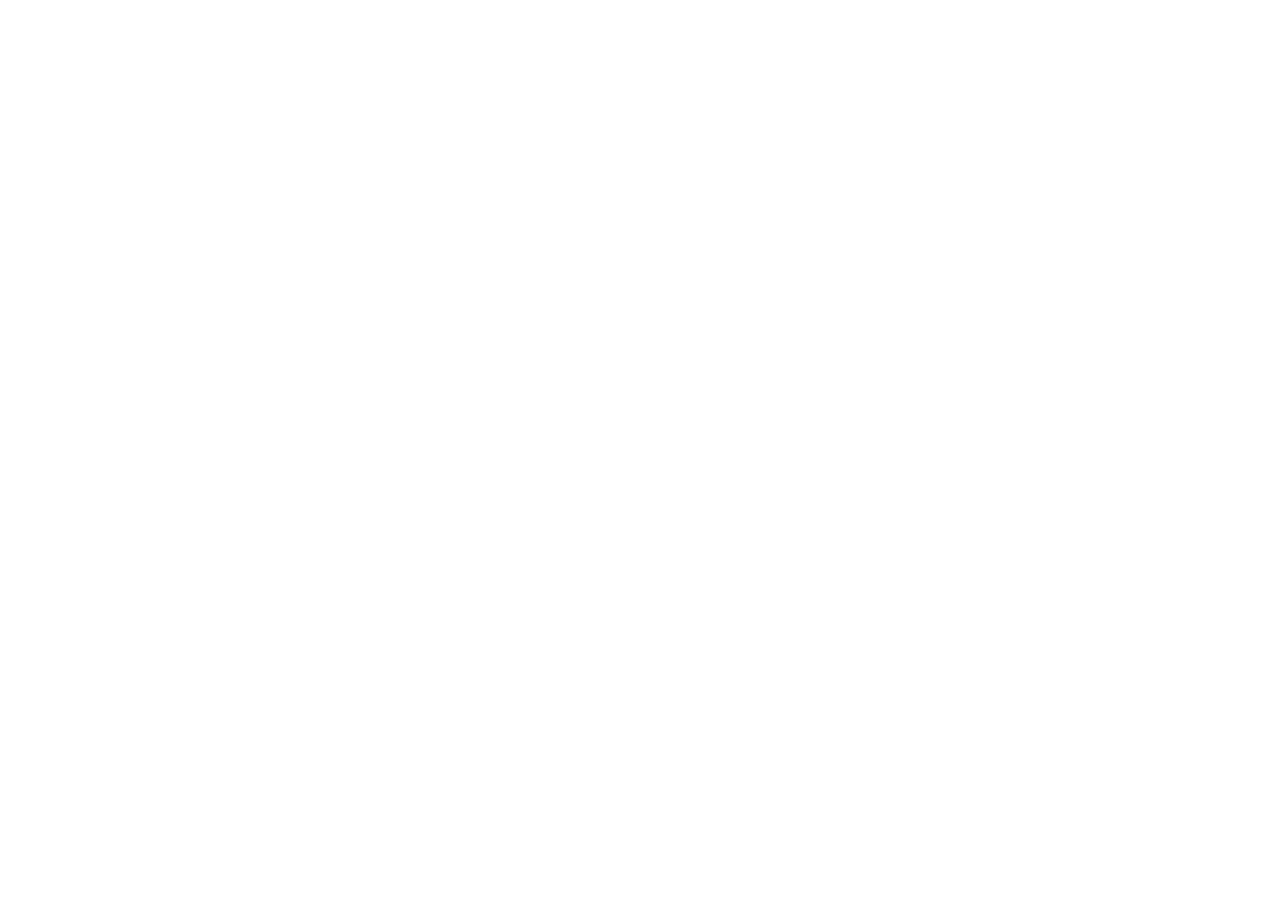
==== commit e0a4f8e3: "redirect: every page moved to https://beydadonmezz.github.io/fishburg/ (meta refresh, #anchor kept, " ====
--- a/index.html
+++ b/index.html
@@ -3,86 +3,16 @@
 <head>
 <meta charset="utf-8">
 <meta name="viewport" content="width=device-width, initial-scale=1">
-<meta http-equiv="Content-Security-Policy" content="default-src 'none'; style-src 'self'; img-src 'self' data:; base-uri 'none'; form-action 'none'">
-<meta name="referrer" content="no-referrer">
-<meta name="color-scheme" content="light dark">
-<title>Fishburg: Aquarium · a cozy aquarium game for iPhone, iPad and Android</title>
-<meta name="description" content="Fishburg: Aquarium for iPhone, iPad and Android. A cozy, offline aquarium game: hatch fish from eggs, keep them fed, wipe the glass, decorate your tanks.">
-<link rel="canonical" href="https://beydadonmezz.github.io/fishburg-site/">
-<link rel="alternate" hreflang="en" href="https://beydadonmezz.github.io/fishburg-site/">
-<link rel="alternate" hreflang="tr" href="https://beydadonmezz.github.io/fishburg-site/tr/">
-<link rel="alternate" hreflang="x-default" href="https://beydadonmezz.github.io/fishburg-site/">
-<link rel="icon" href="data:image/svg+xml,%3Csvg%20xmlns%3D%22http%3A%2F%2Fwww.w3.org%2F2000%2Fsvg%22%20viewBox%3D%220%200%2064%2064%22%3E%3Ccircle%20cx%3D%2232%22%20cy%3D%2232%22%20r%3D%2231%22%20fill%3D%22%23bfe9f5%22%2F%3E%3Cpath%20d%3D%22M44%2032%2058%2021v22z%22%20fill%3D%22%23e8603c%22%2F%3E%3Cellipse%20cx%3D%2230%22%20cy%3D%2232%22%20rx%3D%2220%22%20ry%3D%2213%22%20fill%3D%22%23ff8a5c%22%2F%3E%3Ccircle%20cx%3D%2220%22%20cy%3D%2229%22%20r%3D%223.2%22%20fill%3D%22%2315323e%22%2F%3E%3C%2Fsvg%3E">
-<link rel="stylesheet" href="./assets/site.css">
+<title>Fishburg: Aquarium · Fishburg: Aquarium</title>
+<link rel="canonical" href="https://beydadonmezz.github.io/fishburg/">
+<meta http-equiv="refresh" content="0; url=https://beydadonmezz.github.io/fishburg/">
+<script>location.replace('https://beydadonmezz.github.io/fishburg/' + location.hash)</script>
+<style>body{font:1.125rem/1.6 system-ui,-apple-system,sans-serif;margin:0;padding:2rem 1rem;color:#15323e;background:#f2f9fc}main{max-width:40rem;margin:0 auto}a{color:#0b7392;overflow-wrap:anywhere}@media (prefers-color-scheme:dark){body{color:#e2f1f6;background:#081a22}a{color:#5ec8e5}}</style>
 </head>
 <body>
-<a class="skip" href="#main">Skip to content</a>
-<header class="site-header">
-  <div class="wrap">
-    <a class="brand" href="./" aria-current="page" aria-label="Fishburg home"><svg viewBox="0 0 64 64" aria-hidden="true" focusable="false"><circle cx="32" cy="32" r="31" fill="#bfe9f5"/><path d="M44 32 58 21v22z" fill="#e8603c"/><ellipse cx="30" cy="32" rx="20" ry="13" fill="#ff8a5c"/><path d="M24 20c4 2 8 2 12 0-2 5-10 5-12 0z" fill="#e8603c"/><circle cx="20" cy="29" r="3.2" fill="#15323e"/><circle cx="19" cy="28" r="1" fill="#fff"/></svg><span>Fishburg</span></a>
-    <nav class="site-nav" aria-label="Main">
-      <a href="./support/">Support</a>
-      <a href="./privacy/">Privacy</a>
-      <a href="./terms/">Terms</a>
-      <a class="lang" href="./tr/" hreflang="tr" lang="tr" title="Bu sayfanın Türkçesi">Türkçe</a>
-    </nav>
-  </div>
-</header>
-<main id="main" class="wrap">
-<section class="hero" aria-labelledby="hero-title">
-  <h1 id="hero-title">Fishburg</h1>
-  <p class="lead">A cozy aquarium that keeps swimming while you're away. Hatch fish from eggs, keep them fed, polish the glass and build the tanks of your dreams.</p>
-  <span class="badge">Coming soon as “Fishburg: Aquarium” to the App Store (iPhone and iPad) and Google Play (Android)</span>
-  <svg class="scene" viewBox="0 0 640 200" preserveAspectRatio="xMidYMax slice" aria-hidden="true" focusable="false">
-    <g class="bubble" fill="none" stroke="#ffffff" stroke-opacity=".7" stroke-width="2">
-      <circle cx="520" cy="120" r="5"/><circle cx="532" cy="96" r="3.5"/><circle cx="512" cy="80" r="2.5"/>
-    </g>
-    <g class="fish-a">
-      <path d="M248 82 272 68v28z" fill="#e8603c"/>
-      <ellipse cx="220" cy="82" rx="32" ry="19" fill="#ff8a5c"/>
-      <circle cx="202" cy="78" r="4" fill="#15323e"/>
-    </g>
-    <g class="fish-b">
-      <path d="M392 128 372 116v24z" fill="#1f7a8c"/>
-      <ellipse cx="416" cy="128" rx="26" ry="14" fill="#ffd166"/>
-      <circle cx="431" cy="125" r="3.2" fill="#15323e"/>
-    </g>
-    <path d="M70 200c-6-40 12-70 2-110M86 200c10-34-6-60 8-96M600 200c-8-30 10-52 0-84" fill="none" stroke="#2f9a6a" stroke-width="9" stroke-linecap="round"/>
-    <path d="M0 176c80-16 160 10 250-4s170-18 260-2 100 8 130 2V200H0z" fill="#f6e7c8"/>
-    <path d="M0 188c90-8 180 6 280 0s200-10 360 0V200H0z" fill="#e9d2a3"/>
-    <ellipse cx="330" cy="182" rx="26" ry="10" fill="#b9c7cf"/>
-    <ellipse cx="364" cy="186" rx="15" ry="7" fill="#a3b3bc"/>
-  </svg>
-</section>
-
-<ul class="features">
-  <li><strong>From egg to adult</strong>Buy an egg, place it in the water and watch it hatch. Fish grow through five stages, and each stage is worth more.</li>
-  <li><strong>Keep them happy</strong>Sprinkle food when a hunger bubble appears. Fish get hungry in real time, so check in now and then.</li>
-  <li><strong>A sparkling tank</strong>The glass slowly gets grubby. Grab the sponge and wipe it clean for a few extra coins.</li>
-  <li><strong>Decorate your way</strong>Corals, ruins, treasure and little critters that wander the sand. Move, flip and resize everything in Edit Mode.</li>
-  <li><strong>Something new every level</strong>Fifty levels, each unlocking fish, decor or scenery. Daily tasks, a free gift and a login calendar keep things fresh.</li>
-  <li><strong>Plays offline, no sign-up</strong>No email, no password. Your aquarium lives on your phone or tablet, with a backup copy on our server. Watching a rewarded ad is always your choice.</li>
-  <li><strong>Visit your friends</strong>Add a friend with a player ID, look at their tanks, leave a like and wipe their glass. No chat, and you can leave at any time.</li>
-</ul>
-
-<h2>Help and legal</h2>
-<p>Questions, a bug, or a fish that won't cooperate? Write to us at <a class="email" href="mailto:fishburg.sandbox@outlook.com">fishburg.sandbox@outlook.com</a>.</p>
-<ul class="links">
-  <li><a class="button" href="./support/">Support and FAQ</a></li>
-  <li><a class="button secondary" href="./privacy/">Privacy Policy</a></li>
-  <li><a class="button secondary" href="./terms/">Terms of Use</a></li>
-</ul>
+<main>
+<h1>Fishburg: Aquarium</h1>
+<p>This page has moved to <a href="https://beydadonmezz.github.io/fishburg/">https://beydadonmezz.github.io/fishburg/</a>.</p>
 </main>
-<footer class="site-footer">
-  <div class="wrap">
-    <p>© 2026 BEYDANUR DONMEZ (Beydanur Dönmez) · <a href="mailto:fishburg.sandbox@outlook.com">fishburg.sandbox@outlook.com</a></p>
-    <nav aria-label="Legal and support">
-      <a href="./support/">Support</a>
-      <a href="./privacy/">Privacy</a>
-      <a href="./terms/">Terms</a>
-      <a href="./delete-account/">Delete account</a>
-    </nav>
-  </div>
-</footer>
 </body>
 </html>
